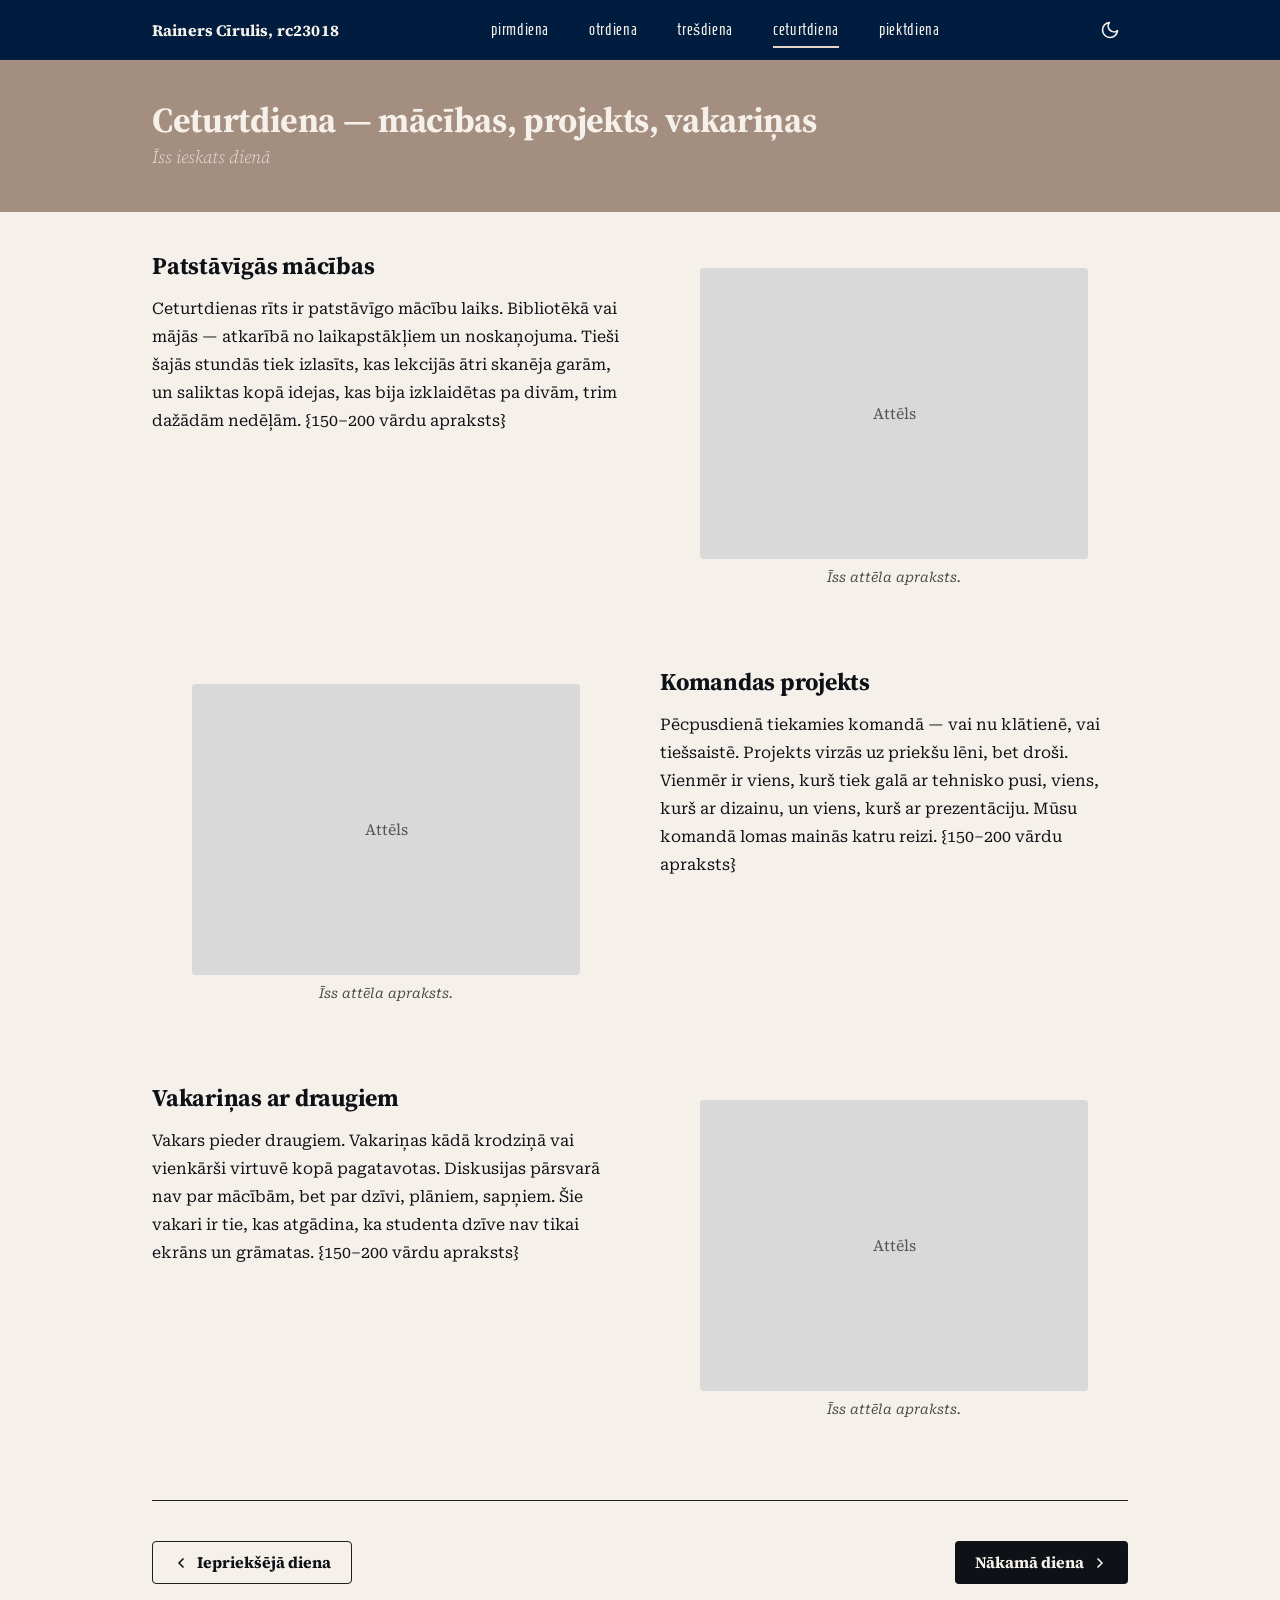
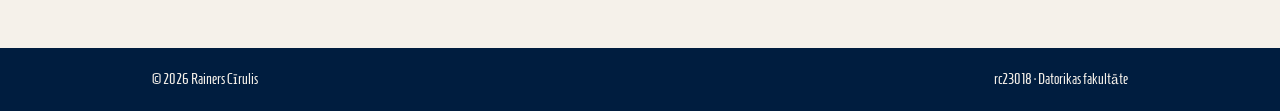
==== ceturtdiena.html @ 688a70ee "Sakums" ====
<!DOCTYPE html>
<html lang="lv" data-theme="light">
<head>
  <meta charset="UTF-8" />
  <meta name="viewport" content="width=device-width, initial-scale=1.0" />
  <meta name="description" content="Ceturtdiena — Īss ieskats dienā" />
  <title>Ceturtdiena | Viena darba nedēļa</title>

  <link rel="preconnect" href="https://fonts.googleapis.com" />
  <link rel="preconnect" href="https://fonts.gstatic.com" crossorigin />
  <link href="https://fonts.googleapis.com/css2?family=Source+Serif+Pro:ital,wght@0,300;0,400;0,600;0,700;0,900;1,300;1,400&family=Roboto+Serif:wght@300;400&family=Homenaje&display=swap" rel="stylesheet" />
  <link rel="stylesheet" href="css/styles.css" />
</head>
<body>
  <a class="skip-link" href="#main-content">Pāriet uz saturu</a>

  <header class="site-header">
    <div class="container site-header__inner">
      <div class="site-header__brand">
        <a href="index.html">Rainers Cīrulis, rc23018</a>
      </div>
      <nav id="site-nav" class="site-nav" aria-label="Dienu navigācija">
        <a href="pirmdiena.html">Pirmdiena</a>
        <a href="otrdiena.html">Otrdiena</a>
        <a href="tresdiena.html">Trešdiena</a>
        <a href="ceturtdiena.html" aria-current="page">Ceturtdiena</a>
        <a href="piektdiena.html">Piektdiena</a>
      </nav>
      <div style="display:flex; gap:.25rem; align-items:center;">
        <button id="theme-toggle" class="theme-toggle" type="button" aria-label="Pārslēgt tumšo/gaišo režīmu" aria-pressed="false">
          <svg class="icon-sun" width="20" height="20" viewBox="0 0 24 24" fill="none" stroke="currentColor" stroke-width="2" stroke-linecap="round" stroke-linejoin="round">
            <circle cx="12" cy="12" r="4"/><path d="M12 2v2M12 20v2M4.93 4.93l1.41 1.41M17.66 17.66l1.41 1.41M2 12h2M20 12h2M4.93 19.07l1.41-1.41M17.66 6.34l1.41-1.41"/>
          </svg>
          <svg class="icon-moon" width="20" height="20" viewBox="0 0 24 24" fill="none" stroke="currentColor" stroke-width="2" stroke-linecap="round" stroke-linejoin="round">
            <path d="M21 12.79A9 9 0 1 1 11.21 3 7 7 0 0 0 21 12.79z"/>
          </svg>
        </button>
        <button id="menu-toggle" class="menu-toggle" type="button" aria-label="Atvērt izvēlni" aria-controls="site-nav" aria-expanded="false">
          <svg width="22" height="22" viewBox="0 0 24 24" fill="none" stroke="currentColor" stroke-width="2" stroke-linecap="round">
            <line x1="4" y1="7" x2="20" y2="7"/><line x1="4" y1="12" x2="20" y2="12"/><line x1="4" y1="17" x2="20" y2="17"/>
          </svg>
        </button>
      </div>
    </div>
  </header>
  <main id="main-content">
    <!-- DAY HERO (color matches the day) -->
    <section class="day-hero day-hero--4">
      <div class="container">
        <h1 class="day-hero__title">Ceturtdiena — mācības, projekts, vakariņas</h1>
        <p class="day-hero__subtitle">Īss ieskats dienā</p>
      </div>
    </section>

    <!-- 3 alternating text + image sections -->
    <div class="container">
      <article class="day-section">
        <div class="day-section__text">
          <h2>Patstāvīgās mācības</h2>
          <p>Ceturtdienas rīts ir patstāvīgo mācību laiks. Bibliotēkā vai mājās — atkarībā no laikapstākļiem un noskaņojuma. Tieši šajās stundās tiek izlasīts, kas lekcijās ātri skanēja garām, un saliktas kopā idejas, kas bija izklaidētas pa divām, trim dažādām nedēļām. {150–200 vārdu apraksts}</p>
        </div>
        <figure>
          <div class="day-section__image" role="img" aria-label="Attēls">Attēls</div>
          <figcaption class="day-section__caption">Īss attēla apraksts.</figcaption>
        </figure>
      </article>

      <article class="day-section day-section--reverse">
        <div class="day-section__text">
          <h2>Komandas projekts</h2>
          <p>Pēcpusdienā tiekamies komandā — vai nu klātienē, vai tiešsaistē. Projekts virzās uz priekšu lēni, bet droši. Vienmēr ir viens, kurš tiek galā ar tehnisko pusi, viens, kurš ar dizainu, un viens, kurš ar prezentāciju. Mūsu komandā lomas mainās katru reizi. {150–200 vārdu apraksts}</p>
        </div>
        <figure>
          <div class="day-section__image" role="img" aria-label="Attēls">Attēls</div>
          <figcaption class="day-section__caption">Īss attēla apraksts.</figcaption>
        </figure>
      </article>

      <article class="day-section">
        <div class="day-section__text">
          <h2>Vakariņas ar draugiem</h2>
          <p>Vakars pieder draugiem. Vakariņas kādā krodziņā vai vienkārši virtuvē kopā pagatavotas. Diskusijas pārsvarā nav par mācībām, bet par dzīvi, plāniem, sapņiem. Šie vakari ir tie, kas atgādina, ka studenta dzīve nav tikai ekrāns un grāmatas. {150–200 vārdu apraksts}</p>
        </div>
        <figure>
          <div class="day-section__image" role="img" aria-label="Attēls">Attēls</div>
          <figcaption class="day-section__caption">Īss attēla apraksts.</figcaption>
        </figure>
      </article>

      <!-- Prev/Next day navigation -->
      <nav class="day-nav" aria-label="Dienu navigācija">
        <a class="btn btn--secondary day-nav__prev" href="tresdiena.html"><svg width="16" height="16" viewBox="0 0 24 24" fill="none" stroke="currentColor" stroke-width="2.5" stroke-linecap="round" stroke-linejoin="round"><polyline points="15 18 9 12 15 6"/></svg> Iepriekšējā diena</a>
        <a class="btn btn--primary day-nav__next" href="piektdiena.html">Nākamā diena <svg width="16" height="16" viewBox="0 0 24 24" fill="none" stroke="currentColor" stroke-width="2.5" stroke-linecap="round" stroke-linejoin="round"><polyline points="9 18 15 12 9 6"/></svg></a>
      </nav>
    </div>
  </main>

  <footer class="site-footer">
    <div class="container site-footer__inner">
      <span>© 2026 Rainers Cīrulis</span>
      <span>rc23018 · Datorikas fakultāte</span>
    </div>
  </footer>

  <script src="js/main.js" defer></script>
</body>
</html>
---- css/styles.css ----
/* =========================================================================
   Viena darba nedēļa — Stylesheet
   Author: Rainers Cīrulis (rc23018) — design
   ========================================================================= */

/* -------------------------------------------------------------------------
   1. DESIGN TOKENS  (CSS custom properties for theming)
   ------------------------------------------------------------------------- */
:root {
  /* Brand / structural colors (theme-independent) */
  --navy:            #001D3F;
  --navy-hover:      #002a5a;
  --navy-text:       #F5F1EA;       /* cream text on navy */

  /* Day-accent colors — used both for cards on home and headers on day pages */
  --day-1-bg:        #E8D5C9;        /* Pirmdiena — peach */
  --day-2-bg:        #CFD9D5;        /* Otrdiena — sage */
  --day-3-bg:        #D5CFD9;        /* Trešdiena — lavender */
  --day-4-bg:        #A48E80;        /* Ceturtdiena — tan */
  --day-5-bg:        #B7D3E5;        /* Piektdiena — sky */

  /* Typography */
  --font-display: "Source Serif Pro", "Source Serif 4", Georgia, serif;
  --font-body:    "Roboto Serif", Georgia, serif;
  --font-nav:     "Homenaje", "Source Serif Pro", serif;

  /* Sizing */
  --container:    1024px;
  --gap-xs: 0.5rem;
  --gap-sm: 1rem;
  --gap-md: 1.5rem;
  --gap-lg: 2.5rem;
  --gap-xl: 4rem;

  /* Light theme variables (default) */
  --bg:           #F5F1EA;          /* warm off-white */
  --bg-alt:       #ffffff;
  --text:         #0E1116;
  --text-muted:   #4a4a4a;
  --border:       #1d1d1d;
  --button-bg:    #0E1116;
  --button-text:  #F5F1EA;
  --card-text:    #0E1116;
  --card-footer:  #0E1116;          /* dark footer strip on day cards */
  --card-footer-text: #F5F1EA;

  /* Misc */
  --radius-sm:    4px;
  --radius-md:    8px;
  --shadow-sm:    0 2px 8px rgba(0, 0, 0, 0.08);
  --shadow-md:    0 6px 20px rgba(0, 0, 0, 0.12);
  --transition:   200ms ease;
}

/* Dark theme — applied via [data-theme="dark"] on <html> */
[data-theme="dark"] {
  --bg:           #1B1B1B;
  --bg-alt:       #232323;
  --text:         #F5F1EA;
  --text-muted:   #c8c8c8;
  --border:       #F5F1EA;
  --button-bg:    #F5F1EA;
  --button-text:  #0E1116;
  --card-text:    #0E1116;          /* card faces stay readable (cards are pastel) */
  --card-footer:  #F5F1EA;
  --card-footer-text: #0E1116;
}

/* Smooth theme transition */
html { transition: background-color var(--transition), color var(--transition); }
body { transition: background-color var(--transition), color var(--transition); }

/* -------------------------------------------------------------------------
   2. BASE / RESET
   ------------------------------------------------------------------------- */
*, *::before, *::after { box-sizing: border-box; }

html { -webkit-text-size-adjust: 100%; scroll-behavior: smooth; }

body {
  margin: 0;
  font-family: var(--font-body);
  font-size: 16px;
  line-height: 1.55;
  color: var(--text);
  background-color: var(--bg);
  -webkit-font-smoothing: antialiased;
  -moz-osx-font-smoothing: grayscale;
  min-height: 100vh;
  display: flex;
  flex-direction: column;
}

main { flex: 1 0 auto; }

img, svg { display: block; max-width: 100%; }

a { color: inherit; text-decoration: none; }
a:hover { text-decoration: underline; }

button {
  font-family: inherit;
  cursor: pointer;
  border: none;
  background: none;
  color: inherit;
}

h1, h2, h3, h4 {
  font-family: var(--font-display);
  font-weight: 700;
  line-height: 1.15;
  margin: 0 0 var(--gap-sm);
  letter-spacing: -0.01em;
}

p { margin: 0 0 var(--gap-sm); }

/* Accessibility — focus styles */
:focus-visible {
  outline: 2px solid var(--navy);
  outline-offset: 3px;
}
[data-theme="dark"] :focus-visible { outline-color: var(--day-1-bg); }

/* Skip-link for keyboard users */
.skip-link {
  position: absolute;
  left: -9999px;
  top: 0;
  padding: 0.5rem 1rem;
  background: var(--navy);
  color: var(--navy-text);
  z-index: 100;
}
.skip-link:focus { left: 0; }

/* Visually-hidden utility (for accessible labels) */
.sr-only {
  position: absolute;
  width: 1px; height: 1px;
  padding: 0; margin: -1px;
  overflow: hidden;
  clip: rect(0 0 0 0);
  white-space: nowrap;
  border: 0;
}

/* -------------------------------------------------------------------------
   3. LAYOUT  — container + grid helpers
   ------------------------------------------------------------------------- */
.container {
  width: 100%;
  max-width: var(--container);
  margin: 0 auto;
  padding-left: var(--gap-md);
  padding-right: var(--gap-md);
}

/* -------------------------------------------------------------------------
   4. SITE HEADER  (navy top bar)
   ------------------------------------------------------------------------- */
.site-header {
  background-color: var(--navy);
  color: var(--navy-text);
  padding: 0.75rem 0;
  position: sticky;
  top: 0;
  z-index: 50;
  box-shadow: 0 1px 0 rgba(255, 255, 255, 0.06);
}

.site-header__inner {
  display: flex;
  align-items: center;
  justify-content: space-between;
  gap: var(--gap-md);
}

.site-header__brand {
  font-family: var(--font-display);
  font-weight: 700;
  font-size: 1rem;
  letter-spacing: 0.01em;
}

.site-header__brand a { color: var(--navy-text); }
.site-header__brand a:hover { text-decoration: none; opacity: 0.85; }

/* Desktop navigation (day links) */
.site-nav {
  display: flex;
  gap: var(--gap-lg);
  font-family: var(--font-nav);
  font-size: 1rem;
  text-transform: lowercase;
  letter-spacing: 0.04em;
}

.site-nav a {
  color: var(--navy-text);
  padding: 0.25rem 0;
  position: relative;
  transition: opacity var(--transition);
}
.site-nav a:hover { text-decoration: none; opacity: 0.7; }
.site-nav a[aria-current="page"]::after {
  content: "";
  position: absolute;
  left: 0; right: 0; bottom: -2px;
  height: 2px;
  background-color: var(--day-1-bg);
}

/* Theme toggle button */
.theme-toggle {
  display: inline-flex;
  align-items: center;
  justify-content: center;
  width: 36px; height: 36px;
  border-radius: 50%;
  color: var(--navy-text);
  transition: background-color var(--transition);
}
.theme-toggle:hover { background-color: rgba(255, 255, 255, 0.1); }
.theme-toggle .icon-sun  { display: none; }
.theme-toggle .icon-moon { display: block; }
[data-theme="dark"] .theme-toggle .icon-sun  { display: block; }
[data-theme="dark"] .theme-toggle .icon-moon { display: none; }

/* Mobile menu (hamburger) button — hidden on desktop */
.menu-toggle {
  display: none;
  width: 36px; height: 36px;
  align-items: center;
  justify-content: center;
  color: var(--navy-text);
  border-radius: var(--radius-sm);
  transition: background-color var(--transition);
}
.menu-toggle:hover { background-color: rgba(255, 255, 255, 0.1); }

/* -------------------------------------------------------------------------
   5. SITE FOOTER  (navy bottom bar)
   ------------------------------------------------------------------------- */
.site-footer {
  background-color: var(--navy);
  color: var(--navy-text);
  padding: 1.25rem 0;
  font-family: var(--font-nav);
  font-size: 0.9rem;
  margin-top: var(--gap-xl);
  flex-shrink: 0;
}

.site-footer__inner {
  display: flex;
  align-items: center;
  justify-content: space-between;
  gap: var(--gap-md);
  flex-wrap: wrap;
}

/* -------------------------------------------------------------------------
   6. HOME PAGE — Hero
   ------------------------------------------------------------------------- */
.hero {
  padding-top: var(--gap-xl);
  padding-bottom: var(--gap-lg);
}

.hero__grid {
  display: grid;
  grid-template-columns: 1fr 1fr;
  gap: var(--gap-lg);
  align-items: center;
}

.hero__title {
  font-size: clamp(1.8rem, 3.5vw, 2.6rem);
  font-weight: 700;
  margin-bottom: var(--gap-md);
}

.hero__desc {
  font-family: var(--font-body);
  font-size: 1.05rem;
  color: var(--text-muted);
  margin-bottom: var(--gap-lg);
  max-width: 46ch;
}

.hero__actions {
  display: flex;
  gap: var(--gap-sm);
  flex-wrap: wrap;
}

/* The hero image — gray placeholder per spec */
.hero__image {
  aspect-ratio: 4 / 3;
  background-color: #D9D9D9;
  display: flex;
  align-items: center;
  justify-content: center;
  font-family: var(--font-display);
  font-weight: 700;
  color: #555;
  font-size: 1.25rem;
  border-radius: var(--radius-sm);
}

/* -------------------------------------------------------------------------
   7. BUTTONS
   ------------------------------------------------------------------------- */
.btn {
  display: inline-flex;
  align-items: center;
  justify-content: center;
  gap: 0.5rem;
  font-family: var(--font-display);
  font-weight: 700;
  font-size: 1rem;
  padding: 0.7rem 1.25rem;
  border-radius: var(--radius-sm);
  transition: transform var(--transition), background-color var(--transition),
              color var(--transition), box-shadow var(--transition);
  text-align: center;
  line-height: 1.2;
}

.btn--primary {
  background-color: var(--button-bg);
  color: var(--button-text);
}
.btn--primary:hover {
  text-decoration: none;
  transform: translateY(-1px);
  box-shadow: var(--shadow-sm);
}

.btn--secondary {
  background-color: transparent;
  color: var(--text);
  border: 1.5px solid var(--border);
}
.btn--secondary:hover {
  text-decoration: none;
  background-color: var(--button-bg);
  color: var(--button-text);
}

/* -------------------------------------------------------------------------
   8. HOME PAGE — "Izvēlies dienu!" day-picker
   ------------------------------------------------------------------------- */
.day-picker {
  padding: var(--gap-xl) 0 var(--gap-lg);
  text-align: center;
}

.day-picker__title {
  font-size: clamp(1.5rem, 2.5vw, 2rem);
  font-weight: 900;
  margin-bottom: 0.5rem;
}

.day-picker__hint {
  font-family: var(--font-body);
  color: var(--text-muted);
  font-size: 0.95rem;
  margin-bottom: var(--gap-lg);
}

/* Carousel wrapper — arrows on each side, cards in the middle */
.day-carousel {
  display: grid;
  grid-template-columns: auto 1fr auto;
  align-items: center;
  gap: var(--gap-sm);
}

.carousel-arrow {
  width: 40px; height: 40px;
  border-radius: 50%;
  background-color: var(--button-bg);
  color: var(--button-text);
  display: inline-flex;
  align-items: center;
  justify-content: center;
  transition: transform var(--transition), background-color var(--transition);
  flex-shrink: 0;
}
.carousel-arrow:hover { transform: scale(1.08); }
.carousel-arrow:disabled {
  opacity: 0.3;
  cursor: not-allowed;
}
.carousel-arrow:disabled:hover { transform: none; }

/* The viewport hides overflow; the track moves horizontally */
.day-carousel__viewport {
  overflow: hidden;
}

.day-carousel__track {
  display: grid;
  grid-auto-flow: column;
  grid-auto-columns: calc((100% - 2 * var(--gap-md)) / 3); /* 3 cards visible */
  gap: var(--gap-md);
  transition: transform 400ms cubic-bezier(0.4, 0, 0.2, 1);
}

/* -------------------------------------------------------------------------
   9. DAY CARD  (used in home page carousel)
   ------------------------------------------------------------------------- */
.day-card {
  display: flex;
  flex-direction: column;
  min-height: 240px;
  border-radius: var(--radius-md);
  overflow: hidden;
  text-align: left;
  transition: transform var(--transition), box-shadow var(--transition);
  text-decoration: none;
  color: var(--card-text);
}
.day-card:hover {
  transform: translateY(-4px);
  box-shadow: var(--shadow-md);
  text-decoration: none;
}

.day-card__face {
  flex: 1;
  padding: var(--gap-md);
  display: flex;
  align-items: flex-end;
}
.day-card__face .day-card__name {
  font-family: var(--font-display);
  font-weight: 900;
  font-size: 1.5rem;
  letter-spacing: -0.01em;
}

.day-card__footer {
  background-color: var(--card-footer);
  color: var(--card-footer-text);
  padding: 0.85rem var(--gap-md);
  font-family: var(--font-body);
  font-size: 0.9rem;
}
.day-card__footer .day-card__summary { display: block; }
.day-card__footer .day-card__insight {
  font-family: var(--font-display);
  font-weight: 600;
  font-size: 0.95rem;
  display: block;
  margin-bottom: 2px;
}

/* Day-specific face colors */
.day-card--1 .day-card__face { background-color: var(--day-1-bg); }
.day-card--2 .day-card__face { background-color: var(--day-2-bg); }
.day-card--3 .day-card__face { background-color: var(--day-3-bg); }
.day-card--4 .day-card__face { background-color: var(--day-4-bg); }
.day-card--5 .day-card__face { background-color: var(--day-5-bg); }

/* Tan/brown day-4 needs lighter text */
.day-card--4 .day-card__face .day-card__name { color: #F5F1EA; }

/* -------------------------------------------------------------------------
   10. HOME PAGE — "Par darbu" about section
   ------------------------------------------------------------------------- */
.about {
  padding: var(--gap-xl) 0;
}

.about__title {
  font-size: clamp(1.4rem, 2vw, 1.75rem);
  font-weight: 900;
  margin-bottom: var(--gap-md);
}

.about__grid {
  display: grid;
  grid-template-columns: 1fr 1fr;
  gap: var(--gap-lg);
}

.about__grid p {
  font-family: var(--font-body);
  font-weight: 300;
  font-size: 1rem;
  line-height: 1.7;
  color: var(--text);
}

/* -------------------------------------------------------------------------
   11. DAY DETAIL PAGE
   ------------------------------------------------------------------------- */
.day-hero {
  padding: var(--gap-lg) 0 var(--gap-md);
  margin-bottom: var(--gap-lg);
}

/* Background color set per-day via .day-hero--N modifier.
   The hero strip is always a pastel/tan color, so the text on it must
   stay dark regardless of theme — otherwise it's unreadable in dark mode. */
.day-hero--1, .day-hero--2, .day-hero--3, .day-hero--5 {
  color: #0E1116;     /* keep dark text on pastel bg in all themes */
}
.day-hero--1 { background-color: var(--day-1-bg); }
.day-hero--2 { background-color: var(--day-2-bg); }
.day-hero--3 { background-color: var(--day-3-bg); }
.day-hero--4 { background-color: var(--day-4-bg); color: #F5F1EA; }  /* tan needs light text */
.day-hero--5 { background-color: var(--day-5-bg); }

.day-hero__title {
  font-size: clamp(1.6rem, 2.8vw, 2.2rem);
  font-weight: 700;
  margin-bottom: 0.25rem;
}

.day-hero__subtitle {
  font-family: var(--font-display);
  font-weight: 300;
  font-style: italic;
  font-size: 1.1rem;
  opacity: 0.85;
}

/* Three text+image sections, alternating image left/right */
.day-section {
  display: grid;
  grid-template-columns: 1fr 1fr;
  gap: var(--gap-lg);
  align-items: start;
  margin-bottom: var(--gap-xl);
}

.day-section__text {
  font-family: var(--font-body);
  font-size: 1rem;
  line-height: 1.75;
}

.day-section__image {
  aspect-ratio: 4 / 3;
  background-color: #D9D9D9;
  display: flex;
  align-items: center;
  justify-content: center;
  font-family: var(--font-display);
  color: #555;
  font-size: 1rem;
  border-radius: var(--radius-sm);
}

.day-section__caption {
  font-family: var(--font-body);
  font-style: italic;
  font-size: 0.85rem;
  color: var(--text-muted);
  text-align: center;
  margin-top: 0.5rem;
}

/* Alternate image on the right for even-indexed sections (1st, 3rd) and
   image on the left for the middle (2nd) section. We use modifier classes. */
.day-section--reverse { direction: rtl; }
.day-section--reverse > * { direction: ltr; }

/* Day page prev/next nav */
.day-nav {
  display: flex;
  justify-content: space-between;
  gap: var(--gap-md);
  padding-top: var(--gap-lg);
  border-top: 1px solid var(--border);
}

.day-nav .btn { flex: 0 1 auto; }
.day-nav__prev, .day-nav__next {
  display: inline-flex;
  align-items: center;
  gap: 0.5rem;
}

/* -------------------------------------------------------------------------
   12. MOBILE STYLES   (<768px)
   ------------------------------------------------------------------------- */
@media (max-width: 767px) {

  .container { padding-left: var(--gap-sm); padding-right: var(--gap-sm); }

  /* HEADER — show hamburger, hide inline nav */
  .menu-toggle { display: inline-flex; }
  .site-nav { display: none; }

  /* Mobile menu drawer when toggled open */
  .site-nav.is-open {
    display: flex;
    flex-direction: column;
    gap: 0;
    position: absolute;
    top: 100%;
    right: 0;
    background-color: var(--navy);
    width: min(280px, 80vw);
    padding: var(--gap-sm);
    box-shadow: var(--shadow-md);
    border-top: 1px solid rgba(255, 255, 255, 0.08);
  }
  .site-nav.is-open a {
    padding: 0.75rem 0.5rem;
    border-bottom: 1px solid rgba(255, 255, 255, 0.08);
  }
  .site-nav.is-open a:last-child { border-bottom: none; }

  .site-header { position: relative; }   /* so the absolute menu drops correctly */

  /* HERO — stack vertically */
  .hero { padding-top: var(--gap-lg); }
  .hero__grid {
    grid-template-columns: 1fr;
    gap: var(--gap-md);
  }
  .hero__image { aspect-ratio: 16 / 10; }

  /* DAY PICKER — switch from carousel to vertical stack of all 5 days */
  .day-carousel { grid-template-columns: 1fr; }
  .carousel-arrow { display: none; }   /* no arrows needed when stacked */

  .day-carousel__viewport { overflow: visible; }

  .day-carousel__track {
    grid-auto-flow: row;
    grid-auto-columns: auto;
    grid-template-columns: 1fr;
    gap: var(--gap-sm);
    transform: none !important;    /* override any JS-set transform on mobile */
  }

  /* Mobile day card — horizontal row layout */
  .day-card {
    flex-direction: row;
    min-height: 0;
    align-items: stretch;
    border: 1px solid var(--border);
    background-color: var(--button-bg);
    color: var(--button-text);
  }
  .day-card__face {
    flex: 0 0 56px;
    padding: 0;
    min-height: 56px;
  }
  .day-card__face .day-card__name { display: none; }  /* only show color swatch */
  .day-card__footer {
    flex: 1;
    background-color: var(--button-bg);
    color: var(--button-text);
    padding: 0.75rem 1rem;
    display: flex;
    flex-direction: column;
    justify-content: center;
  }
  .day-card__footer .day-card__name-mobile {
    font-family: var(--font-display);
    font-weight: 900;
    font-size: 1rem;
    display: block;
  }
  .day-card__footer .day-card__summary {
    font-size: 0.8rem;
    opacity: 0.8;
  }
  .day-card__arrow {
    align-self: center;
    margin-right: 0.75rem;
    flex-shrink: 0;
  }

  /* ABOUT — stack columns */
  .about__grid { grid-template-columns: 1fr; gap: var(--gap-md); }

  /* DAY DETAIL PAGE — stack image and text */
  .day-section {
    grid-template-columns: 1fr;
    gap: var(--gap-md);
    margin-bottom: var(--gap-lg);
  }
  .day-section--reverse { direction: ltr; }
  .day-section__image { aspect-ratio: 16 / 10; }

  /* Day nav buttons */
  .day-nav .btn { font-size: 0.9rem; padding: 0.6rem 0.9rem; }

  /* Buttons full-width-ish */
  .hero__actions { flex-direction: column; align-items: stretch; }
  .hero__actions .btn { width: 100%; }
}

/* -------------------------------------------------------------------------
   13. SMALL POLISH  — reduce motion for users who prefer it
   ------------------------------------------------------------------------- */
@media (prefers-reduced-motion: reduce) {
  * {
    animation-duration: 0.001ms !important;
    animation-iteration-count: 1 !important;
    transition-duration: 0.001ms !important;
    scroll-behavior: auto !important;
  }
}

/* Mobile-only / desktop-only display helpers */
.mobile-only { display: none; }
@media (max-width: 767px) {
  .mobile-only { display: initial; }
  .desktop-only { display: none !important; }
}
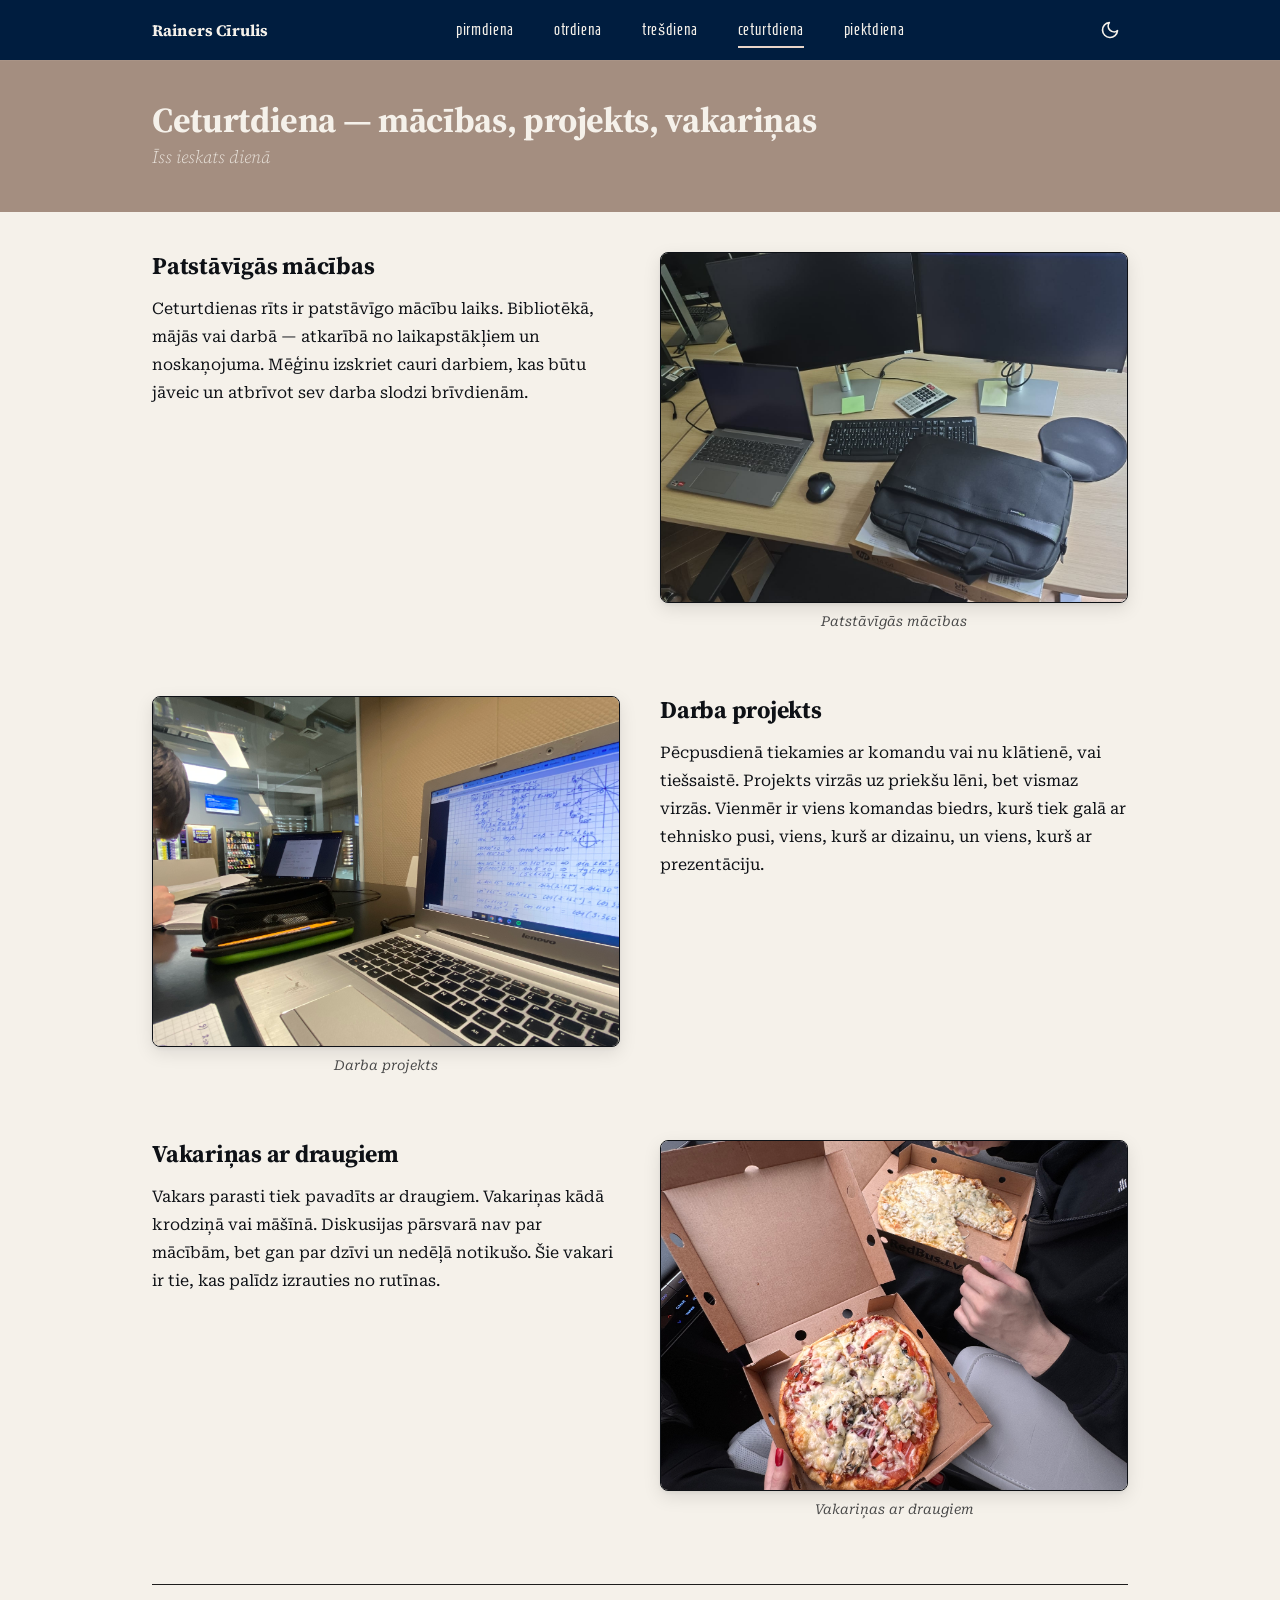
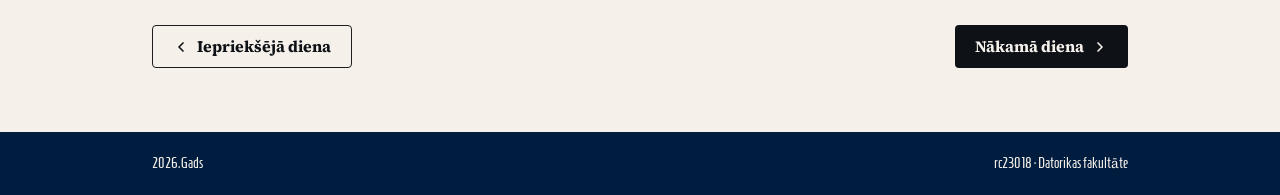
==== commit c283b4d0: "Gala versija majaslapai" ====
--- a/ceturtdiena.html
+++ b/ceturtdiena.html
@@ -17,7 +17,7 @@
   <header class="site-header">
     <div class="container site-header__inner">
       <div class="site-header__brand">
-        <a href="index.html">Rainers Cīrulis, rc23018</a>
+        <a href="index.html">Rainers Cīrulis</a>
       </div>
       <nav id="site-nav" class="site-nav" aria-label="Dienu navigācija">
         <a href="pirmdiena.html">Pirmdiena</a>
@@ -44,7 +44,7 @@
     </div>
   </header>
   <main id="main-content">
-    <!-- DAY HERO (color matches the day) -->
+    <!-- DAY HERO  -->
     <section class="day-hero day-hero--4">
       <div class="container">
         <h1 class="day-hero__title">Ceturtdiena — mācības, projekts, vakariņas</h1>
@@ -52,38 +52,59 @@
       </div>
     </section>
 
-    <!-- 3 alternating text + image sections -->
+    <!-- Alternating text + Photo -->
     <div class="container">
       <article class="day-section">
         <div class="day-section__text">
           <h2>Patstāvīgās mācības</h2>
-          <p>Ceturtdienas rīts ir patstāvīgo mācību laiks. Bibliotēkā vai mājās — atkarībā no laikapstākļiem un noskaņojuma. Tieši šajās stundās tiek izlasīts, kas lekcijās ātri skanēja garām, un saliktas kopā idejas, kas bija izklaidētas pa divām, trim dažādām nedēļām. {150–200 vārdu apraksts}</p>
+          <p>Ceturtdienas rīts ir patstāvīgo mācību laiks. Bibliotēkā, mājās vai darbā — atkarībā no laikapstākļiem un noskaņojuma. Mēģinu izskriet cauri darbiem, kas būtu jāveic un atbrīvot sev darba slodzi brīvdienām.</p>
         </div>
         <figure>
-          <div class="day-section__image" role="img" aria-label="Attēls">Attēls</div>
-          <figcaption class="day-section__caption">Īss attēla apraksts.</figcaption>
+          <img
+            class="day-section__image"
+            src="assets\images\7a9537e6-bae7-48b8-b761-77187286eefa.JPG"
+            sizes="(max-width: 767px) 100vw, 50vw"
+            alt="Posms, kad mēģinu pastāvīgi darboties"
+            width="1200" height="900"
+            loading="lazy"
+            decoding="async" />
+          <figcaption class="day-section__caption">Patstāvīgās mācības</figcaption>
         </figure>
       </article>
 
       <article class="day-section day-section--reverse">
         <div class="day-section__text">
-          <h2>Komandas projekts</h2>
-          <p>Pēcpusdienā tiekamies komandā — vai nu klātienē, vai tiešsaistē. Projekts virzās uz priekšu lēni, bet droši. Vienmēr ir viens, kurš tiek galā ar tehnisko pusi, viens, kurš ar dizainu, un viens, kurš ar prezentāciju. Mūsu komandā lomas mainās katru reizi. {150–200 vārdu apraksts}</p>
+          <h2>Darba projekts</h2>
+          <p>Pēcpusdienā tiekamies ar komandu vai nu klātienē, vai tiešsaistē. Projekts virzās uz priekšu lēni, bet vismaz virzās. Vienmēr ir viens komandas biedrs, kurš tiek galā ar tehnisko pusi, viens, kurš ar dizainu, un viens, kurš ar prezentāciju.</p>
         </div>
         <figure>
-          <div class="day-section__image" role="img" aria-label="Attēls">Attēls</div>
-          <figcaption class="day-section__caption">Īss attēla apraksts.</figcaption>
+          <img
+            class="day-section__image"
+            src="assets\images\IMG_6635.jpg"
+            sizes="(max-width: 767px) 100vw, 50vw"
+            alt="Pārejam kopā projekta tēmai kopā."
+            width="1200" height="900"
+            loading="lazy"
+            decoding="async" />
+          <figcaption class="day-section__caption">Darba projekts</figcaption>
         </figure>
       </article>
 
       <article class="day-section">
         <div class="day-section__text">
           <h2>Vakariņas ar draugiem</h2>
-          <p>Vakars pieder draugiem. Vakariņas kādā krodziņā vai vienkārši virtuvē kopā pagatavotas. Diskusijas pārsvarā nav par mācībām, bet par dzīvi, plāniem, sapņiem. Šie vakari ir tie, kas atgādina, ka studenta dzīve nav tikai ekrāns un grāmatas. {150–200 vārdu apraksts}</p>
+          <p>Vakars parasti tiek pavadīts ar draugiem. Vakariņas kādā krodziņā vai māšīnā. Diskusijas pārsvarā nav par mācībām, bet gan par dzīvi un nedēļā notikušo. Šie vakari ir tie, kas palīdz izrauties no rutīnas.</p>
         </div>
         <figure>
-          <div class="day-section__image" role="img" aria-label="Attēls">Attēls</div>
-          <figcaption class="day-section__caption">Īss attēla apraksts.</figcaption>
+          <img
+            class="day-section__image"
+            src="assets\images\IMG_5311.jpg"
+            sizes="(max-width: 767px) 100vw, 50vw"
+            alt="Vakariņas ar draugiem mašīnā."
+            width="1200" height="900"
+            loading="lazy"
+            decoding="async" />
+          <figcaption class="day-section__caption">Vakariņas ar draugiem</figcaption>
         </figure>
       </article>
 
@@ -97,7 +118,7 @@
 
   <footer class="site-footer">
     <div class="container site-footer__inner">
-      <span>© 2026 Rainers Cīrulis</span>
+      <span>2026.Gads</span>
       <span>rc23018 · Datorikas fakultāte</span>
     </div>
   </footer>
--- a/css/styles.css
+++ b/css/styles.css
@@ -1,25 +1,18 @@
-/* =========================================================================
-   Viena darba nedēļa — Stylesheet
-   Author: Rainers Cīrulis (rc23018) — design
-   ========================================================================= */
-
-/* -------------------------------------------------------------------------
-   1. DESIGN TOKENS  (CSS custom properties for theming)
-   ------------------------------------------------------------------------- */
+/* DIZAINS*/
+
 :root {
-  /* Brand / structural colors (theme-independent) */
+  /*  structural colors  */
   --navy:            #001D3F;
   --navy-hover:      #002a5a;
   --navy-text:       #F5F1EA;       /* cream text on navy */
 
-  /* Day-accent colors — used both for cards on home and headers on day pages */
+  /* Day-accent colors  */
   --day-1-bg:        #E8D5C9;        /* Pirmdiena — peach */
   --day-2-bg:        #CFD9D5;        /* Otrdiena — sage */
   --day-3-bg:        #D5CFD9;        /* Trešdiena — lavender */
   --day-4-bg:        #A48E80;        /* Ceturtdiena — tan */
   --day-5-bg:        #B7D3E5;        /* Piektdiena — sky */
 
-  /* Typography */
   --font-display: "Source Serif Pro", "Source Serif 4", Georgia, serif;
   --font-body:    "Roboto Serif", Georgia, serif;
   --font-nav:     "Homenaje", "Source Serif Pro", serif;
@@ -32,8 +25,8 @@
   --gap-lg: 2.5rem;
   --gap-xl: 4rem;
 
-  /* Light theme variables (default) */
-  --bg:           #F5F1EA;          /* warm off-white */
+  /* Light theme */
+  --bg:           #F5F1EA;          
   --bg-alt:       #ffffff;
   --text:         #0E1116;
   --text-muted:   #4a4a4a;
@@ -41,10 +34,10 @@
   --button-bg:    #0E1116;
   --button-text:  #F5F1EA;
   --card-text:    #0E1116;
-  --card-footer:  #0E1116;          /* dark footer strip on day cards */
+  --card-footer:  #0E1116;          
   --card-footer-text: #F5F1EA;
 
-  /* Misc */
+
   --radius-sm:    4px;
   --radius-md:    8px;
   --shadow-sm:    0 2px 8px rgba(0, 0, 0, 0.08);
@@ -52,7 +45,7 @@
   --transition:   200ms ease;
 }
 
-/* Dark theme — applied via [data-theme="dark"] on <html> */
+/* Dark theme */
 [data-theme="dark"] {
   --bg:           #1B1B1B;
   --bg-alt:       #232323;
@@ -61,7 +54,7 @@
   --border:       #F5F1EA;
   --button-bg:    #F5F1EA;
   --button-text:  #0E1116;
-  --card-text:    #0E1116;          /* card faces stay readable (cards are pastel) */
+  --card-text:    #0E1116;         
   --card-footer:  #F5F1EA;
   --card-footer-text: #0E1116;
 }
@@ -70,9 +63,7 @@
 html { transition: background-color var(--transition), color var(--transition); }
 body { transition: background-color var(--transition), color var(--transition); }
 
-/* -------------------------------------------------------------------------
-   2. BASE / RESET
-   ------------------------------------------------------------------------- */
+
 *, *::before, *::after { box-sizing: border-box; }
 
 html { -webkit-text-size-adjust: 100%; scroll-behavior: smooth; }
@@ -116,14 +107,14 @@
 
 p { margin: 0 0 var(--gap-sm); }
 
-/* Accessibility — focus styles */
+
 :focus-visible {
   outline: 2px solid var(--navy);
   outline-offset: 3px;
 }
 [data-theme="dark"] :focus-visible { outline-color: var(--day-1-bg); }
 
-/* Skip-link for keyboard users */
+
 .skip-link {
   position: absolute;
   left: -9999px;
@@ -135,7 +126,7 @@
 }
 .skip-link:focus { left: 0; }
 
-/* Visually-hidden utility (for accessible labels) */
+
 .sr-only {
   position: absolute;
   width: 1px; height: 1px;
@@ -146,9 +137,7 @@
   border: 0;
 }
 
-/* -------------------------------------------------------------------------
-   3. LAYOUT  — container + grid helpers
-   ------------------------------------------------------------------------- */
+/* LAYOUT */
 .container {
   width: 100%;
   max-width: var(--container);
@@ -157,9 +146,7 @@
   padding-right: var(--gap-md);
 }
 
-/* -------------------------------------------------------------------------
-   4. SITE HEADER  (navy top bar)
-   ------------------------------------------------------------------------- */
+/*  SITE HEADER */
 .site-header {
   background-color: var(--navy);
   color: var(--navy-text);
@@ -187,7 +174,7 @@
 .site-header__brand a { color: var(--navy-text); }
 .site-header__brand a:hover { text-decoration: none; opacity: 0.85; }
 
-/* Desktop navigation (day links) */
+/* Desktop nav */
 .site-nav {
   display: flex;
   gap: var(--gap-lg);
@@ -212,7 +199,7 @@
   background-color: var(--day-1-bg);
 }
 
-/* Theme toggle button */
+/* Theme button */
 .theme-toggle {
   display: inline-flex;
   align-items: center;
@@ -228,7 +215,7 @@
 [data-theme="dark"] .theme-toggle .icon-sun  { display: block; }
 [data-theme="dark"] .theme-toggle .icon-moon { display: none; }
 
-/* Mobile menu (hamburger) button — hidden on desktop */
+/* Mobile menu */
 .menu-toggle {
   display: none;
   width: 36px; height: 36px;
@@ -240,9 +227,7 @@
 }
 .menu-toggle:hover { background-color: rgba(255, 255, 255, 0.1); }
 
-/* -------------------------------------------------------------------------
-   5. SITE FOOTER  (navy bottom bar)
-   ------------------------------------------------------------------------- */
+/* SITE FOOTER  */
 .site-footer {
   background-color: var(--navy);
   color: var(--navy-text);
@@ -261,9 +246,7 @@
   flex-wrap: wrap;
 }
 
-/* -------------------------------------------------------------------------
-   6. HOME PAGE — Hero
-   ------------------------------------------------------------------------- */
+/*  HOME PAGE — Hero */
 .hero {
   padding-top: var(--gap-xl);
   padding-bottom: var(--gap-lg);
@@ -296,23 +279,50 @@
   flex-wrap: wrap;
 }
 
-/* The hero image — gray placeholder per spec */
+/* HERO IMAGE  */
 .hero__image {
   aspect-ratio: 4 / 3;
+  width: 100%;
+  height: auto;
+  display: block;
+
+
+  object-fit: cover;
+  object-position: center;
+  image-rendering: -webkit-optimize-contrast;
+
+  border: 1.5px solid var(--text);
+  border-radius: var(--radius-md);
+  box-shadow: 12px 12px 0 var(--day-1-bg),      
+              0 4px 16px rgba(0, 0, 0, 0.08);   
+
+
   background-color: #D9D9D9;
-  display: flex;
-  align-items: center;
-  justify-content: center;
-  font-family: var(--font-display);
-  font-weight: 700;
-  color: #555;
-  font-size: 1.25rem;
-  border-radius: var(--radius-sm);
-}
-
-/* -------------------------------------------------------------------------
-   7. BUTTONS
-   ------------------------------------------------------------------------- */
+
+  /* Smooth hover lift */
+  transition: transform 350ms cubic-bezier(0.4, 0, 0.2, 1),
+              box-shadow 350ms cubic-bezier(0.4, 0, 0.2, 1);
+  will-change: transform;
+}
+
+.hero__image:hover {
+  transform: translate(-3px, -3px);
+  box-shadow: 15px 15px 0 var(--day-1-bg),
+              0 8px 24px rgba(0, 0, 0, 0.12);
+}
+
+
+[data-theme="dark"] .hero__image {
+  border-color: var(--text);
+  box-shadow: 12px 12px 0 var(--day-1-bg),
+              0 4px 16px rgba(0, 0, 0, 0.3);
+}
+[data-theme="dark"] .hero__image:hover {
+  box-shadow: 15px 15px 0 var(--day-1-bg),
+              0 8px 24px rgba(0, 0, 0, 0.4);
+}
+
+/* BUTTONS */
 .btn {
   display: inline-flex;
   align-items: center;
@@ -350,9 +360,7 @@
   color: var(--button-text);
 }
 
-/* -------------------------------------------------------------------------
-   8. HOME PAGE — "Izvēlies dienu!" day-picker
-   ------------------------------------------------------------------------- */
+/* HOME PAGE — "Izvēlies dienu!"  */
 .day-picker {
   padding: var(--gap-xl) 0 var(--gap-lg);
   text-align: center;
@@ -371,7 +379,7 @@
   margin-bottom: var(--gap-lg);
 }
 
-/* Carousel wrapper — arrows on each side, cards in the middle */
+/* Carousel wrapper - Desktop versijai */
 .day-carousel {
   display: grid;
   grid-template-columns: auto 1fr auto;
@@ -397,7 +405,7 @@
 }
 .carousel-arrow:disabled:hover { transform: none; }
 
-/* The viewport hides overflow; the track moves horizontally */
+
 .day-carousel__viewport {
   overflow: hidden;
 }
@@ -405,14 +413,12 @@
 .day-carousel__track {
   display: grid;
   grid-auto-flow: column;
-  grid-auto-columns: calc((100% - 2 * var(--gap-md)) / 3); /* 3 cards visible */
+  grid-auto-columns: calc((100% - 2 * var(--gap-md)) / 3); 
   gap: var(--gap-md);
   transition: transform 400ms cubic-bezier(0.4, 0, 0.2, 1);
 }
 
-/* -------------------------------------------------------------------------
-   9. DAY CARD  (used in home page carousel)
-   ------------------------------------------------------------------------- */
+/*  DAY CARD */
 .day-card {
   display: flex;
   flex-direction: column;
@@ -459,19 +465,17 @@
   margin-bottom: 2px;
 }
 
-/* Day-specific face colors */
+/* Day-specific colors */
 .day-card--1 .day-card__face { background-color: var(--day-1-bg); }
 .day-card--2 .day-card__face { background-color: var(--day-2-bg); }
 .day-card--3 .day-card__face { background-color: var(--day-3-bg); }
 .day-card--4 .day-card__face { background-color: var(--day-4-bg); }
 .day-card--5 .day-card__face { background-color: var(--day-5-bg); }
 
-/* Tan/brown day-4 needs lighter text */
+
 .day-card--4 .day-card__face .day-card__name { color: #F5F1EA; }
 
-/* -------------------------------------------------------------------------
-   10. HOME PAGE — "Par darbu" about section
-   ------------------------------------------------------------------------- */
+/*  HOME PAGE — "Par darbu" */
 .about {
   padding: var(--gap-xl) 0;
 }
@@ -496,24 +500,20 @@
   color: var(--text);
 }
 
-/* -------------------------------------------------------------------------
-   11. DAY DETAIL PAGE
-   ------------------------------------------------------------------------- */
+/* DAY DETAIL PAGE */
 .day-hero {
   padding: var(--gap-lg) 0 var(--gap-md);
   margin-bottom: var(--gap-lg);
 }
 
-/* Background color set per-day via .day-hero--N modifier.
-   The hero strip is always a pastel/tan color, so the text on it must
-   stay dark regardless of theme — otherwise it's unreadable in dark mode. */
+
 .day-hero--1, .day-hero--2, .day-hero--3, .day-hero--5 {
-  color: #0E1116;     /* keep dark text on pastel bg in all themes */
+  color: #0E1116;     
 }
 .day-hero--1 { background-color: var(--day-1-bg); }
 .day-hero--2 { background-color: var(--day-2-bg); }
 .day-hero--3 { background-color: var(--day-3-bg); }
-.day-hero--4 { background-color: var(--day-4-bg); color: #F5F1EA; }  /* tan needs light text */
+.day-hero--4 { background-color: var(--day-4-bg); color: #F5F1EA; }  
 .day-hero--5 { background-color: var(--day-5-bg); }
 
 .day-hero__title {
@@ -530,7 +530,7 @@
   opacity: 0.85;
 }
 
-/* Three text+image sections, alternating image left/right */
+
 .day-section {
   display: grid;
   grid-template-columns: 1fr 1fr;
@@ -545,16 +545,53 @@
   line-height: 1.75;
 }
 
+/* Day-section image — refined editorial treatment */
 .day-section__image {
+
   aspect-ratio: 4 / 3;
+  width: 100%;
+  height: auto;
+  display: block;
+
+
+  object-fit: cover;
+  object-position: center;
+  image-rendering: -webkit-optimize-contrast;
+
+
+  border: 1px solid var(--text);
+  border-radius: var(--radius-md);
+  box-shadow: 0 6px 18px rgba(0, 0, 0, 0.10),
+              0 2px 4px rgba(0, 0, 0, 0.06);
+
+
   background-color: #D9D9D9;
-  display: flex;
-  align-items: center;
-  justify-content: center;
-  font-family: var(--font-display);
-  color: #555;
-  font-size: 1rem;
-  border-radius: var(--radius-sm);
+
+  /* Smooth hover lift */
+  transition: transform 300ms cubic-bezier(0.4, 0, 0.2, 1),
+              box-shadow 300ms cubic-bezier(0.4, 0, 0.2, 1);
+  will-change: transform;
+}
+
+.day-section__image:hover {
+  transform: translateY(-3px);
+  box-shadow: 0 10px 28px rgba(0, 0, 0, 0.15),
+              0 4px 8px rgba(0, 0, 0, 0.08);
+}
+
+[data-theme="dark"] .day-section__image {
+  box-shadow: 0 6px 18px rgba(0, 0, 0, 0.4),
+              0 2px 4px rgba(0, 0, 0, 0.2);
+}
+[data-theme="dark"] .day-section__image:hover {
+  box-shadow: 0 10px 28px rgba(0, 0, 0, 0.5),
+              0 4px 8px rgba(0, 0, 0, 0.3);
+}
+
+
+.day-section figure {
+  margin: 0;
+  width: 100%;
 }
 
 .day-section__caption {
@@ -566,12 +603,11 @@
   margin-top: 0.5rem;
 }
 
-/* Alternate image on the right for even-indexed sections (1st, 3rd) and
-   image on the left for the middle (2nd) section. We use modifier classes. */
+
 .day-section--reverse { direction: rtl; }
 .day-section--reverse > * { direction: ltr; }
 
-/* Day page prev/next nav */
+
 .day-nav {
   display: flex;
   justify-content: space-between;
@@ -587,18 +623,16 @@
   gap: 0.5rem;
 }
 
-/* -------------------------------------------------------------------------
-   12. MOBILE STYLES   (<768px)
-   ------------------------------------------------------------------------- */
+/* 12. MOBILE STYLES   (<768px) */
 @media (max-width: 767px) {
 
   .container { padding-left: var(--gap-sm); padding-right: var(--gap-sm); }
 
-  /* HEADER — show hamburger, hide inline nav */
+  /* HEADER  */
   .menu-toggle { display: inline-flex; }
   .site-nav { display: none; }
 
-  /* Mobile menu drawer when toggled open */
+  /* Mobile menu*/
   .site-nav.is-open {
     display: flex;
     flex-direction: column;
@@ -618,7 +652,7 @@
   }
   .site-nav.is-open a:last-child { border-bottom: none; }
 
-  .site-header { position: relative; }   /* so the absolute menu drops correctly */
+  .site-header { position: relative; }  
 
   /* HERO — stack vertically */
   .hero { padding-top: var(--gap-lg); }
@@ -626,11 +660,25 @@
     grid-template-columns: 1fr;
     gap: var(--gap-md);
   }
-  .hero__image { aspect-ratio: 16 / 10; }
-
-  /* DAY PICKER — switch from carousel to vertical stack of all 5 days */
+ 
+  .hero__image {
+    aspect-ratio: 16 / 10;
+    box-shadow: 6px 6px 0 var(--day-1-bg),
+                0 4px 12px rgba(0, 0, 0, 0.08);
+  }
+  .hero__image:hover {
+    transform: translate(-2px, -2px);
+    box-shadow: 8px 8px 0 var(--day-1-bg),
+                0 6px 16px rgba(0, 0, 0, 0.12);
+  }
+  [data-theme="dark"] .hero__image {
+    box-shadow: 6px 6px 0 var(--day-1-bg),
+                0 4px 12px rgba(0, 0, 0, 0.3);
+  }
+
+  /* DAY PICKER — switch from carousel to vertical stack */
   .day-carousel { grid-template-columns: 1fr; }
-  .carousel-arrow { display: none; }   /* no arrows needed when stacked */
+  .carousel-arrow { display: none; }   
 
   .day-carousel__viewport { overflow: visible; }
 
@@ -639,10 +687,10 @@
     grid-auto-columns: auto;
     grid-template-columns: 1fr;
     gap: var(--gap-sm);
-    transform: none !important;    /* override any JS-set transform on mobile */
-  }
-
-  /* Mobile day card — horizontal row layout */
+    transform: none !important;    
+  }
+
+  /* Mobile day card */
   .day-card {
     flex-direction: row;
     min-height: 0;
@@ -656,7 +704,7 @@
     padding: 0;
     min-height: 56px;
   }
-  .day-card__face .day-card__name { display: none; }  /* only show color swatch */
+  .day-card__face .day-card__name { display: none; }  
   .day-card__footer {
     flex: 1;
     background-color: var(--button-bg);
@@ -682,10 +730,10 @@
     flex-shrink: 0;
   }
 
-  /* ABOUT — stack columns */
+  /* ABOUT  */
   .about__grid { grid-template-columns: 1fr; gap: var(--gap-md); }
 
-  /* DAY DETAIL PAGE — stack image and text */
+  /* DAY DETAIL PAGE  */
   .day-section {
     grid-template-columns: 1fr;
     gap: var(--gap-md);
@@ -702,9 +750,7 @@
   .hero__actions .btn { width: 100%; }
 }
 
-/* -------------------------------------------------------------------------
-   13. SMALL POLISH  — reduce motion for users who prefer it
-   ------------------------------------------------------------------------- */
+/* 13. SMALL POLISH  */
 @media (prefers-reduced-motion: reduce) {
   * {
     animation-duration: 0.001ms !important;
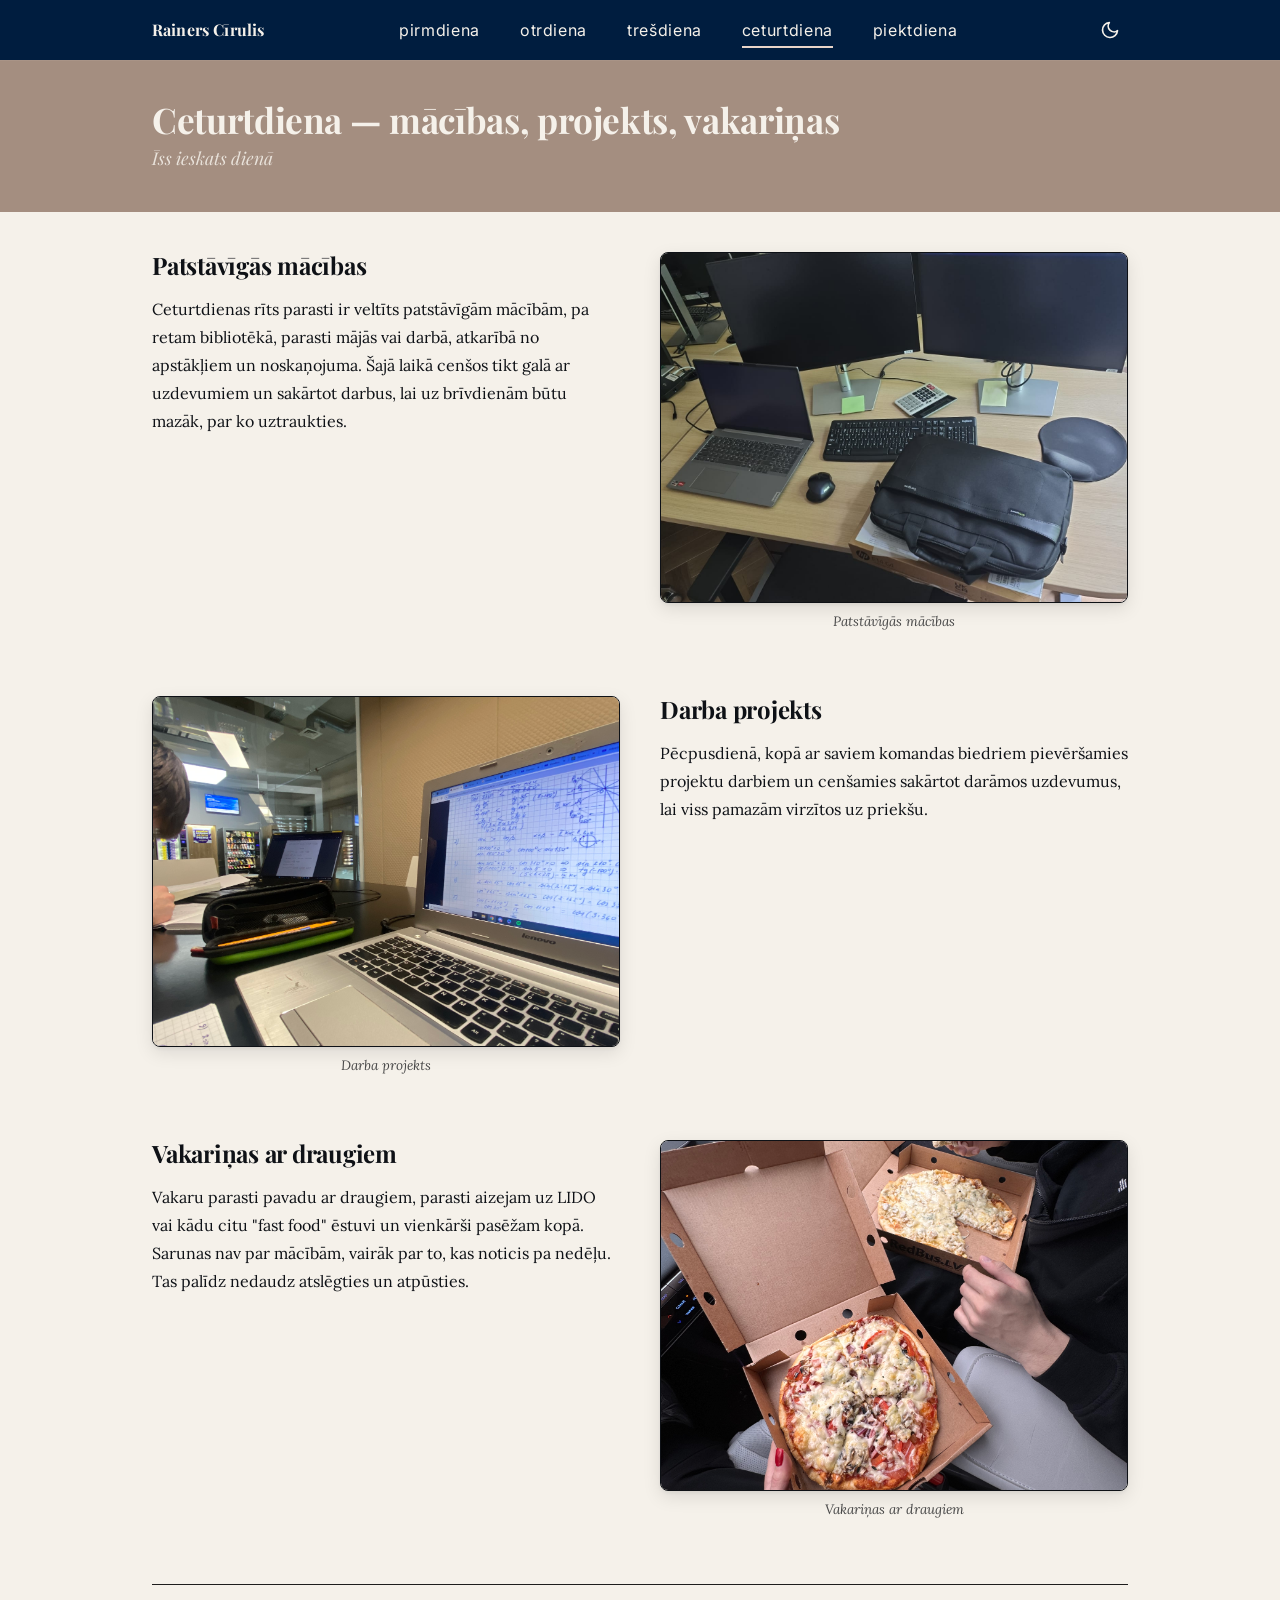
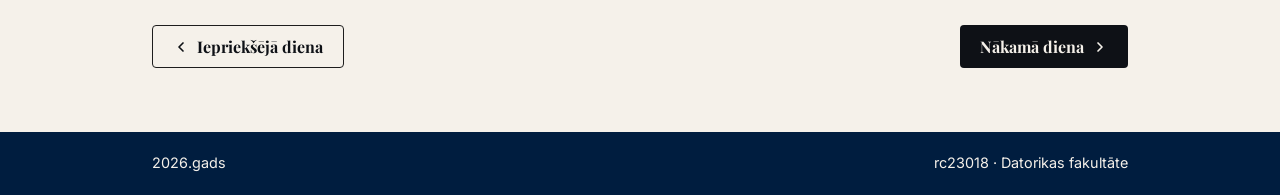
==== commit 9892f14a: "Pielabotas kludas, tagad gan gala versija.v2" ====
--- a/ceturtdiena.html
+++ b/ceturtdiena.html
@@ -8,7 +8,8 @@
 
   <link rel="preconnect" href="https://fonts.googleapis.com" />
   <link rel="preconnect" href="https://fonts.gstatic.com" crossorigin />
-  <link href="https://fonts.googleapis.com/css2?family=Source+Serif+Pro:ital,wght@0,300;0,400;0,600;0,700;0,900;1,300;1,400&family=Roboto+Serif:wght@300;400&family=Homenaje&display=swap" rel="stylesheet" />
+  <link
+  href="https://fonts.googleapis.com/css2?family=Playfair+Display:ital,wght@0,400;0,600;0,700;0,900;1,400&family=Lora:ital,wght@0,300;0,400;0,700;1,300;1,400&family=Inter:wght@400;500;600&subset=latin-ext&display=swap" rel="stylesheet"/>
   <link rel="stylesheet" href="css/styles.css" />
 </head>
 <body>
@@ -57,7 +58,7 @@
       <article class="day-section">
         <div class="day-section__text">
           <h2>Patstāvīgās mācības</h2>
-          <p>Ceturtdienas rīts ir patstāvīgo mācību laiks. Bibliotēkā, mājās vai darbā — atkarībā no laikapstākļiem un noskaņojuma. Mēģinu izskriet cauri darbiem, kas būtu jāveic un atbrīvot sev darba slodzi brīvdienām.</p>
+          <p>Ceturtdienas rīts parasti ir veltīts patstāvīgām mācībām, pa retam bibliotēkā, parasti mājās vai darbā, atkarībā no apstākļiem un noskaņojuma. Šajā laikā cenšos tikt galā ar uzdevumiem un sakārtot darbus, lai uz brīvdienām būtu mazāk, par ko uztraukties.</p>
         </div>
         <figure>
           <img
@@ -75,7 +76,7 @@
       <article class="day-section day-section--reverse">
         <div class="day-section__text">
           <h2>Darba projekts</h2>
-          <p>Pēcpusdienā tiekamies ar komandu vai nu klātienē, vai tiešsaistē. Projekts virzās uz priekšu lēni, bet vismaz virzās. Vienmēr ir viens komandas biedrs, kurš tiek galā ar tehnisko pusi, viens, kurš ar dizainu, un viens, kurš ar prezentāciju.</p>
+          <p>Pēcpusdienā, kopā ar saviem komandas biedriem pievēršamies projektu darbiem un cenšamies sakārtot darāmos uzdevumus, lai viss pamazām virzītos uz priekšu.</p>
         </div>
         <figure>
           <img
@@ -93,7 +94,7 @@
       <article class="day-section">
         <div class="day-section__text">
           <h2>Vakariņas ar draugiem</h2>
-          <p>Vakars parasti tiek pavadīts ar draugiem. Vakariņas kādā krodziņā vai māšīnā. Diskusijas pārsvarā nav par mācībām, bet gan par dzīvi un nedēļā notikušo. Šie vakari ir tie, kas palīdz izrauties no rutīnas.</p>
+          <p>Vakaru parasti pavadu ar draugiem, parasti aizejam uz LIDO vai kādu citu "fast food" ēstuvi un vienkārši pasēžam kopā. Sarunas nav par mācībām, vairāk par to, kas noticis pa nedēļu. Tas palīdz nedaudz atslēgties un atpūsties.</p>
         </div>
         <figure>
           <img
@@ -118,7 +119,7 @@
 
   <footer class="site-footer">
     <div class="container site-footer__inner">
-      <span>2026.Gads</span>
+      <span>2026.gads</span>
       <span>rc23018 · Datorikas fakultāte</span>
     </div>
   </footer>
--- a/css/styles.css
+++ b/css/styles.css
@@ -13,9 +13,9 @@
   --day-4-bg:        #A48E80;        /* Ceturtdiena — tan */
   --day-5-bg:        #B7D3E5;        /* Piektdiena — sky */
 
-  --font-display: "Source Serif Pro", "Source Serif 4", Georgia, serif;
-  --font-body:    "Roboto Serif", Georgia, serif;
-  --font-nav:     "Homenaje", "Source Serif Pro", serif;
+  --font-display: "Playfair Display", Georgia, serif;
+  --font-body:    "Lora", Georgia, serif;
+  --font-nav:     "Inter", system-ui, sans-serif;
 
   /* Sizing */
   --container:    1024px;
@@ -289,7 +289,6 @@
 
   object-fit: cover;
   object-position: center;
-  image-rendering: -webkit-optimize-contrast;
 
   border: 1.5px solid var(--text);
   border-radius: var(--radius-md);
@@ -556,7 +555,6 @@
 
   object-fit: cover;
   object-position: center;
-  image-rendering: -webkit-optimize-contrast;
 
 
   border: 1px solid var(--text);
